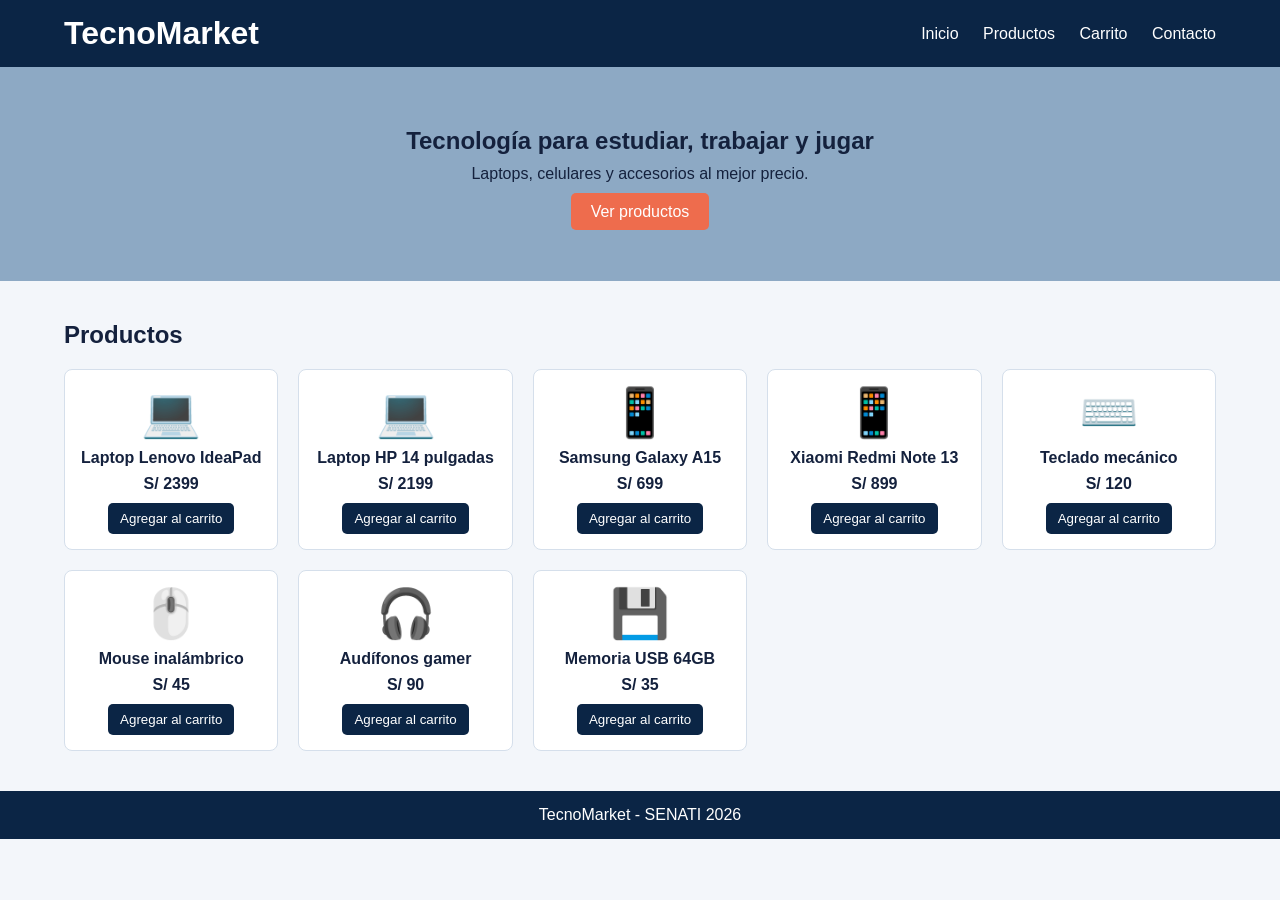
==== index.html @ 95f435b3 "Add files via upload" ====
<!DOCTYPE html>
<html lang="es">
<head>
  <meta charset="UTF-8">
  <meta name="viewport" content="width=device-width, initial-scale=1">
  <title>TecnoMarket</title>
  <link rel="stylesheet" href="css/estilos.css">
</head>
<body>
  <header>
    <h1>TecnoMarket</h1>
    <nav>
      <a href="index.html">Inicio</a>
      <a href="#productos">Productos</a>
      <a href="#">Carrito</a>
      <a href="#">Contacto</a>
    </nav>
  </header>

  <section class="banner">
    <h2>Tecnología para estudiar, trabajar y jugar</h2>
    <p>Laptops, celulares y accesorios al mejor precio.</p>
    <a class="boton" href="#productos">Ver productos</a>
  </section>

  <section id="productos">
    <h2>Productos</h2>
    <div id="lista" class="lista"></div>
  </section>

  <footer>TecnoMarket - SENATI 2026</footer>

  <script src="js/script.js"></script>
</body>
</html>
---- css/estilos.css ----
* { box-sizing: border-box; margin: 0; padding: 0; }
body { font-family: Arial, sans-serif; background: #f3f6fa; color: #14213d; }

header { background: #0b2545; color: white; padding: 15px 5%; display: flex; justify-content: space-between; align-items: center; }
header nav a { color: white; text-decoration: none; margin-left: 20px; }
header nav a:hover { color: #ee6c4d; }

.banner { background: #8da9c4; text-align: center; padding: 60px 5%; }
.banner p { margin: 10px 0 20px; }
.boton { background: #ee6c4d; color: white; padding: 10px 20px; text-decoration: none; border-radius: 5px; }

#productos { padding: 40px 5%; }
#productos h2 { margin-bottom: 20px; }
.lista { display: grid; grid-template-columns: repeat(auto-fill, minmax(200px, 1fr)); gap: 20px; }
.tarjeta { background: white; border-radius: 8px; padding: 15px; text-align: center; border: 1px solid #d5dfeb; }
.tarjeta .icono { font-size: 3rem; }
.tarjeta h3 { font-size: 1rem; margin: 8px 0; }
.tarjeta p { font-weight: bold; margin-bottom: 10px; }
.tarjeta button { background: #0b2545; color: white; border: 0; padding: 8px 12px; border-radius: 5px; cursor: pointer; }

footer { background: #0b2545; color: white; text-align: center; padding: 15px; }
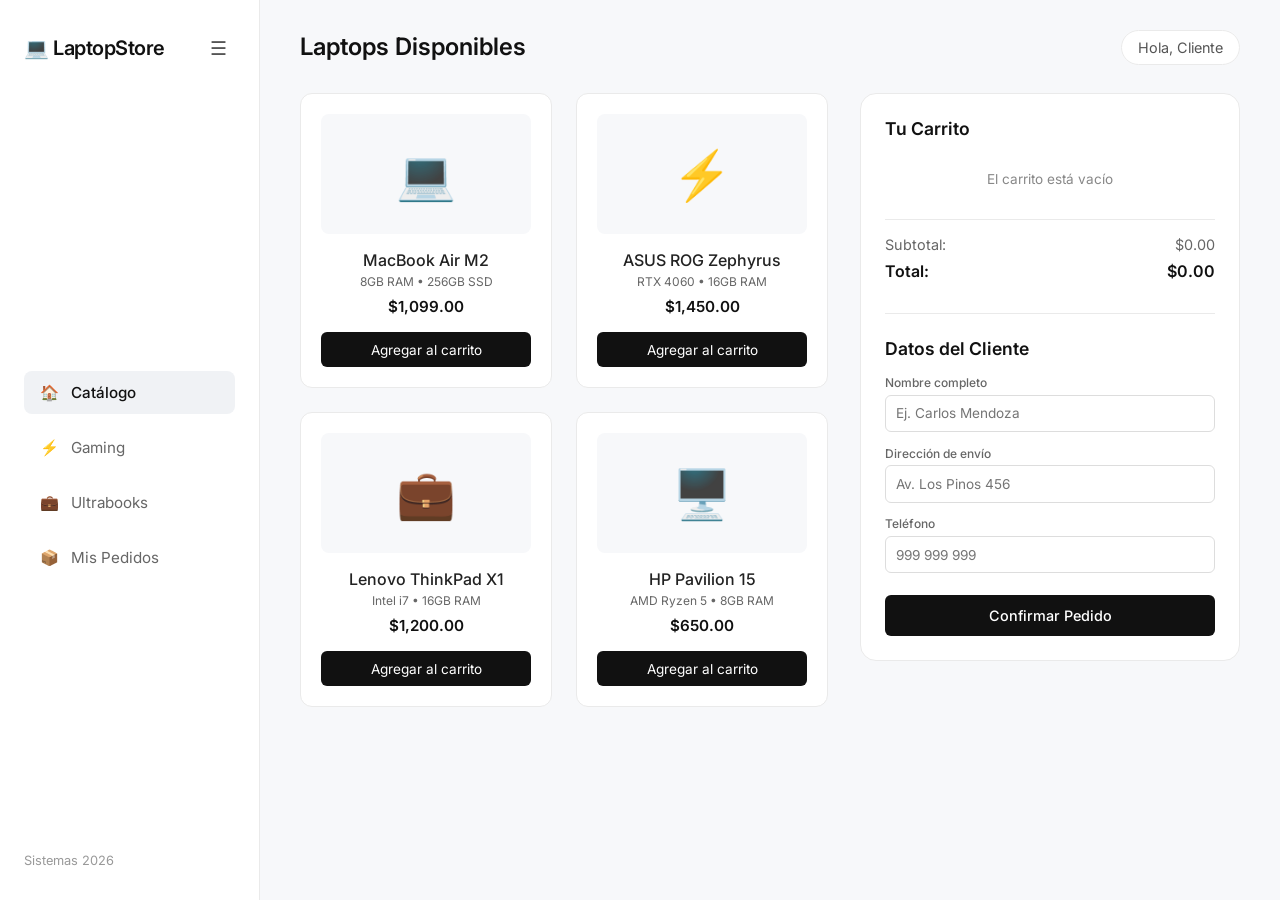
==== commit 9743ad94: "feat: implementado diseño minimalista de tienda de laptops y logica completa del carrito" ====
--- a/index.html
+++ b/index.html
@@ -1,35 +1,109 @@
 <!DOCTYPE html>
 <html lang="es">
 <head>
-  <meta charset="UTF-8">
-  <meta name="viewport" content="width=device-width, initial-scale=1">
-  <title>TecnoMarket</title>
-  <link rel="stylesheet" href="css/estilos.css">
+    <meta charset="UTF-8">
+    <meta name="viewport" content="width=device-width, initial-scale=1.0">
+    <title>LaptopStore - Venta de Laptops Minimalista</title>
+    <link rel="stylesheet" href="style.css">
+    <link href="https://fonts.googleapis.com/css2?family=Inter:wght@300;400;500;600&display=swap" rel="stylesheet">
 </head>
 <body>
-  <header>
-    <h1>TecnoMarket</h1>
-    <nav>
-      <a href="index.html">Inicio</a>
-      <a href="#productos">Productos</a>
-      <a href="#">Carrito</a>
-      <a href="#">Contacto</a>
-    </nav>
-  </header>
 
-  <section class="banner">
-    <h2>Tecnología para estudiar, trabajar y jugar</h2>
-    <p>Laptops, celulares y accesorios al mejor precio.</p>
-    <a class="boton" href="#productos">Ver productos</a>
-  </section>
+    <div class="app-container" id="app-container">
+        <!-- BARRA LATERAL -->
+        <aside class="sidebar" id="sidebar">
+            <div class="sidebar-header">
+                <h2 class="logo-text">💻 LaptopStore</h2>
+                <button id="toggle-sidebar" class="btn-toggle" title="Contraer menú">☰</button>
+            </div>
+            <nav class="nav-links">
+                <a href="#" class="active"><span class="icon">🏠</span> <span class="text">Catálogo</span></a>
+                <a href="#"><span class="icon">⚡</span> <span class="text">Gaming</span></a>
+                <a href="#"><span class="icon">💼</span> <span class="text">Ultrabooks</span></a>
+                <a href="#"><span class="icon">📦</span> <span class="text">Mis Pedidos</span></a>
+            </nav>
+            <div class="sidebar-footer">
+                <p class="text">Sistemas 2026</p>
+            </div>
+        </aside>
 
-  <section id="productos">
-    <h2>Productos</h2>
-    <div id="lista" class="lista"></div>
-  </section>
+        <!-- CONTENIDO PRINCIPAL -->
+        <main class="main-content">
+            <header class="top-header">
+                <h1>Laptops Disponibles</h1>
+                <div class="user-info"><span>Hola, Cliente</span></div>
+            </header>
 
-  <footer>TecnoMarket - SENATI 2026</footer>
+            <div class="store-grid">
+                <section class="products-section">
+                    <div class="product-grid" id="product-list">
+                        <div class="product-card" data-id="1" data-name="MacBook Air M2" data-price="1099.00">
+                            <div class="product-img-placeholder">💻</div>
+                            <h3>MacBook Air M2</h3>
+                            <p class="specs">8GB RAM • 256GB SSD</p>
+                            <p class="price">$1,099.00</p>
+                            <button class="btn-add">Agregar al carrito</button>
+                        </div>
+                        <div class="product-card" data-id="2" data-name="ASUS ROG Zephyrus" data-price="1450.00">
+                            <div class="product-img-placeholder">⚡</div>
+                            <h3>ASUS ROG Zephyrus</h3>
+                            <p class="specs">RTX 4060 • 16GB RAM</p>
+                            <p class="price">$1,450.00</p>
+                            <button class="btn-add">Agregar al carrito</button>
+                        </div>
+                        <div class="product-card" data-id="3" data-name="Lenovo ThinkPad X1" data-price="1200.00">
+                            <div class="product-img-placeholder">💼</div>
+                            <h3>Lenovo ThinkPad X1</h3>
+                            <p class="specs">Intel i7 • 16GB RAM</p>
+                            <p class="price">$1,200.00</p>
+                            <button class="btn-add">Agregar al carrito</button>
+                        </div>
+                        <div class="product-card" data-id="4" data-name="HP Pavilion 15" data-price="650.00">
+                            <div class="product-img-placeholder">🖥️</div>
+                            <h3>HP Pavilion 15</h3>
+                            <p class="specs">AMD Ryzen 5 • 8GB RAM</p>
+                            <p class="price">$650.00</p>
+                            <button class="btn-add">Agregar al carrito</button>
+                        </div>
+                    </div>
+                </section>
 
-  <script src="js/script.js"></script>
+                <aside class="cart-checkout-sidebar">
+                    <div class="cart-section">
+                        <h2>Tu Carrito</h2>
+                        <ul id="cart-items" class="cart-items-list">
+                            <li class="empty-cart">El carrito está vacío</li>
+                        </ul>
+                        <div class="cart-totals">
+                            <div class="subtotal"><span>Subtotal:</span> <span id="subtotal-price">$0.00</span></div>
+                            <div class="total"><span>Total:</span> <span id="total-price">$0.00</span></div>
+                        </div>
+                    </div>
+
+                    <div class="checkout-section">
+                        <h2>Datos del Cliente</h2>
+                        <form id="checkout-form">
+                            <div class="form-group">
+                                <label for="name">Nombre completo</label>
+                                <input type="text" id="name" required placeholder="Ej. Carlos Mendoza">
+                            </div>
+                            <div class="form-group">
+                                <label for="address">Dirección de envío</label>
+                                <input type="text" id="address" required placeholder="Av. Los Pinos 456">
+                            </div>
+                            <div class="form-group">
+                                <label for="phone">Teléfono</label>
+                                <input type="tel" id="phone" required placeholder="999 999 999">
+                            </div>
+                            <button type="submit" class="btn-checkout">Confirmar Pedido</button>
+                        </form>
+                    </div>
+                </aside>
+            </div>
+        </main>
+    </div>
+
+    <script src="app.js"></script>
+    <script src="carrito.js"></script>
 </body>
-</html>
+</html>
--- a/style.css
+++ b/style.css
@@ -0,0 +1,328 @@
+/* Reset y Estilos Generales */
+* {
+    margin: 0;
+    padding: 0;
+    box-sizing: border-box;
+    font-family: 'Inter', sans-serif;
+}
+
+body {
+    background-color: #f7f8fa;
+    color: #333;
+}
+
+.app-container {
+    display: flex;
+    min-height: 100vh;
+}
+
+/* --- BARRA LATERAL (SIDEBAR) Y SU ANIMACIÓN --- */
+.sidebar {
+    width: 260px;
+    background-color: #ffffff;
+    border-right: 1px solid #eaeaea;
+    display: flex;
+    flex-direction: column;
+    justify-content: space-between;
+    padding: 2rem 1.5rem;
+    transition: width 0.3s ease, padding 0.3s ease;
+    overflow: hidden;
+    white-space: nowrap;
+}
+
+.sidebar-header {
+    display: flex;
+    justify-content: space-between;
+    align-items: center;
+}
+
+.logo-text {
+    font-size: 1.25rem;
+    font-weight: 600;
+    color: #111;
+    letter-spacing: -0.5px;
+}
+
+.btn-toggle {
+    background: transparent;
+    border: none;
+    font-size: 1.2rem;
+    cursor: pointer;
+    color: #555;
+    padding: 0.25rem 0.5rem;
+    border-radius: 4px;
+    transition: background 0.2s;
+}
+
+.btn-toggle:hover {
+    background-color: #f0f2f5;
+    color: #111;
+}
+
+.nav-links {
+    display: flex;
+    flex-direction: column;
+    gap: 0.75rem;
+    margin-top: 2rem;
+}
+
+.nav-links a {
+    display: flex;
+    align-items: center;
+    gap: 0.75rem;
+    text-decoration: none;
+    color: #666;
+    font-size: 0.95rem;
+    padding: 0.75rem 1rem;
+    border-radius: 8px;
+    transition: all 0.2s ease;
+}
+
+.nav-links a:hover, .nav-links a.active {
+    background-color: #f0f2f5;
+    color: #111;
+    font-weight: 500;
+}
+
+.sidebar-footer {
+    font-size: 0.8rem;
+    color: #999;
+}
+
+/* --- ESTADO CONTRAÍDO DE LA BARRA LATERAL --- */
+.sidebar.collapsed {
+    width: 80px;
+    padding: 2rem 0.75rem;
+}
+
+.sidebar.collapsed .logo-text,
+.sidebar.collapsed .text,
+.sidebar.collapsed .sidebar-footer {
+    display: none;
+}
+
+.sidebar.collapsed .sidebar-header {
+    justify-content: center;
+}
+
+.sidebar.collapsed .nav-links a {
+    justify-content: center;
+    padding: 0.75rem;
+}
+
+/* --- CONTENIDO PRINCIPAL --- */
+.main-content {
+    flex: 1;
+    padding: 2rem 2.5rem;
+    overflow-y: auto;
+}
+
+.top-header {
+    display: flex;
+    justify-content: space-between;
+    align-items: center;
+    margin-bottom: 2rem;
+}
+
+.top-header h1 {
+    font-size: 1.5rem;
+    font-weight: 600;
+    color: #111;
+}
+
+.user-info span {
+    font-size: 0.9rem;
+    color: #555;
+    background: #fff;
+    padding: 0.5rem 1rem;
+    border-radius: 20px;
+    border: 1px solid #eaeaea;
+}
+
+/* --- GRID DE TIENDA Y CARRITO --- */
+.store-grid {
+    display: grid;
+    grid-template-columns: 1fr 380px;
+    gap: 2rem;
+}
+
+/* Catálogo de Productos */
+.product-grid {
+    display: grid;
+    grid-template-columns: repeat(auto-fill, minmax(200px, 1fr));
+    gap: 1.5rem;
+}
+
+.product-card {
+    background: #ffffff;
+    border: 1px solid #eaeaea;
+    border-radius: 12px;
+    padding: 1.25rem;
+    display: flex;
+    flex-direction: column;
+    align-items: center;
+    transition: transform 0.2s ease, box-shadow 0.2s ease;
+}
+
+.product-card:hover {
+    transform: translateY(-3px);
+    box-shadow: 0 10px 20px rgba(0,0,0,0.04);
+}
+
+.product-img-placeholder {
+    font-size: 3rem;
+    background: #f7f8fa;
+    width: 100%;
+    height: 120px;
+    display: flex;
+    align-items: center;
+    justify-content: center;
+    border-radius: 8px;
+    margin-bottom: 1rem;
+}
+
+.product-card h3 {
+    font-size: 1rem;
+    font-weight: 500;
+    margin-bottom: 0.25rem;
+    color: #222;
+}
+
+.product-card .specs {
+    font-size: 0.75rem;
+    color: #666;
+    margin-bottom: 0.5rem;
+    text-align: center;
+}
+
+.product-card .price {
+    font-size: 0.95rem;
+    font-weight: 600;
+    color: #111;
+    margin-bottom: 1rem;
+}
+
+.btn-add {
+    width: 100%;
+    background-color: #111;
+    color: #fff;
+    border: none;
+    padding: 0.6rem;
+    border-radius: 6px;
+    font-size: 0.85rem;
+    cursor: pointer;
+    transition: background 0.2s;
+}
+
+.btn-add:hover {
+    background-color: #333;
+}
+
+/* --- PANEL DE CARRITO Y FORMULARIO (DERECHA) --- */
+.cart-checkout-sidebar {
+    background: #ffffff;
+    border: 1px solid #eaeaea;
+    border-radius: 16px;
+    padding: 1.5rem;
+    display: flex;
+    flex-direction: column;
+    gap: 2rem;
+    height: fit-content;
+}
+
+.cart-section h2, .checkout-section h2 {
+    font-size: 1.1rem;
+    font-weight: 600;
+    margin-bottom: 1rem;
+    color: #111;
+}
+
+.cart-items-list {
+    list-style: none;
+    max-height: 200px;
+    overflow-y: auto;
+    margin-bottom: 1rem;
+    display: flex;
+    flex-direction: column;
+    gap: 0.75rem;
+}
+
+.empty-cart {
+    color: #888;
+    font-size: 0.85rem;
+    text-align: center;
+    padding: 1rem 0;
+}
+
+.cart-totals {
+    border-top: 1px solid #eaeaea;
+    padding-top: 1rem;
+    display: flex;
+    flex-direction: column;
+    gap: 0.5rem;
+    font-size: 0.9rem;
+}
+
+.cart-totals .subtotal {
+    color: #666;
+    display: flex;
+    justify-content: space-between;
+}
+
+.cart-totals .total {
+    font-weight: 600;
+    color: #111;
+    display: flex;
+    justify-content: space-between;
+    font-size: 1rem;
+}
+
+/* Formulario de Cliente */
+.checkout-section {
+    border-top: 1px solid #eaeaea;
+    padding-top: 1.5rem;
+}
+
+.form-group {
+    margin-bottom: 0.85rem;
+}
+
+.form-group label {
+    display: block;
+    font-size: 0.75rem;
+    font-weight: 500;
+    color: #666;
+    margin-bottom: 0.3rem;
+}
+
+.form-group input {
+    width: 100%;
+    padding: 0.6rem;
+    border: 1px solid #ddd;
+    border-radius: 6px;
+    font-size: 0.85rem;
+    outline: none;
+    transition: border-color 0.2s;
+}
+
+.form-group input:focus {
+    border-color: #111;
+}
+
+.btn-checkout {
+    width: 100%;
+    background-color: #111;
+    color: #fff;
+    border: none;
+    padding: 0.75rem;
+    border-radius: 6px;
+    font-size: 0.9rem;
+    font-weight: 500;
+    cursor: pointer;
+    margin-top: 0.5rem;
+    transition: background 0.2s;
+}
+
+.btn-checkout:hover {
+    background-color: #333;
+}
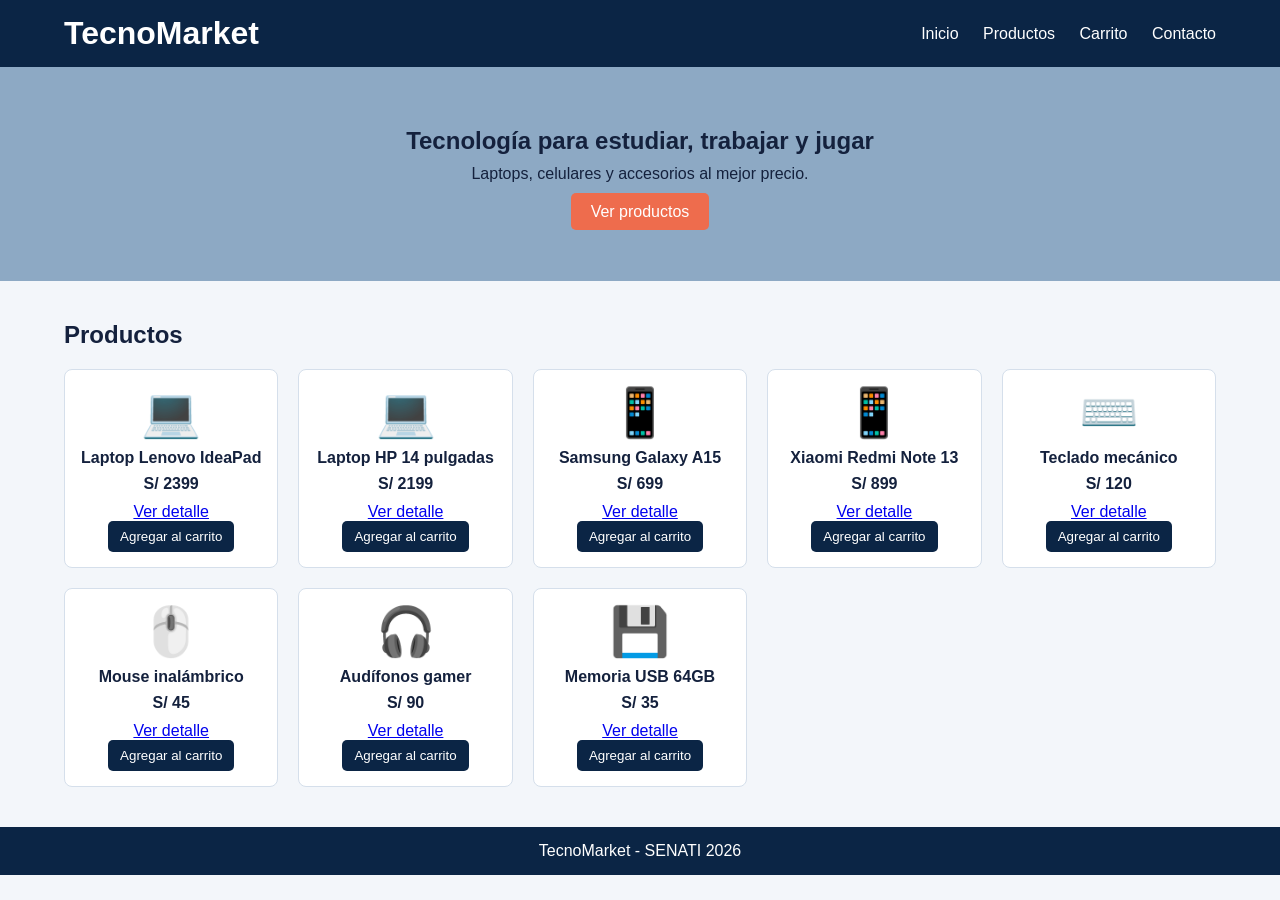
==== commit 211eb882: "fix: enlaces del menu y ver detalle" ====
--- a/index.html
+++ b/index.html
@@ -1,109 +1,35 @@
 <!DOCTYPE html>
 <html lang="es">
 <head>
-    <meta charset="UTF-8">
-    <meta name="viewport" content="width=device-width, initial-scale=1.0">
-    <title>LaptopStore - Venta de Laptops Minimalista</title>
-    <link rel="stylesheet" href="style.css">
-    <link href="https://fonts.googleapis.com/css2?family=Inter:wght@300;400;500;600&display=swap" rel="stylesheet">
+  <meta charset="UTF-8">
+  <meta name="viewport" content="width=device-width, initial-scale=1">
+  <title>TecnoMarket</title>
+  <link rel="stylesheet" href="css/estilos.css">
 </head>
 <body>
+  <header>
+    <h1>TecnoMarket</h1>
+    <nav>
+      <a href="index.html">Inicio</a>
+      <a href="#productos">Productos</a>
+      <a href="carrito.html">Carrito</a>
+      <a href="pages/contacto.html">Contacto</a>
+    </nav>
+  </header>
 
-    <div class="app-container" id="app-container">
-        <!-- BARRA LATERAL -->
-        <aside class="sidebar" id="sidebar">
-            <div class="sidebar-header">
-                <h2 class="logo-text">💻 LaptopStore</h2>
-                <button id="toggle-sidebar" class="btn-toggle" title="Contraer menú">☰</button>
-            </div>
-            <nav class="nav-links">
-                <a href="#" class="active"><span class="icon">🏠</span> <span class="text">Catálogo</span></a>
-                <a href="#"><span class="icon">⚡</span> <span class="text">Gaming</span></a>
-                <a href="#"><span class="icon">💼</span> <span class="text">Ultrabooks</span></a>
-                <a href="#"><span class="icon">📦</span> <span class="text">Mis Pedidos</span></a>
-            </nav>
-            <div class="sidebar-footer">
-                <p class="text">Sistemas 2026</p>
-            </div>
-        </aside>
+  <section class="banner">
+    <h2>Tecnología para estudiar, trabajar y jugar</h2>
+    <p>Laptops, celulares y accesorios al mejor precio.</p>
+    <a class="boton" href="#productos">Ver productos</a>
+  </section>
 
-        <!-- CONTENIDO PRINCIPAL -->
-        <main class="main-content">
-            <header class="top-header">
-                <h1>Laptops Disponibles</h1>
-                <div class="user-info"><span>Hola, Cliente</span></div>
-            </header>
+  <section id="productos">
+    <h2>Productos</h2>
+    <div id="lista" class="lista"></div>
+  </section>
 
-            <div class="store-grid">
-                <section class="products-section">
-                    <div class="product-grid" id="product-list">
-                        <div class="product-card" data-id="1" data-name="MacBook Air M2" data-price="1099.00">
-                            <div class="product-img-placeholder">💻</div>
-                            <h3>MacBook Air M2</h3>
-                            <p class="specs">8GB RAM • 256GB SSD</p>
-                            <p class="price">$1,099.00</p>
-                            <button class="btn-add">Agregar al carrito</button>
-                        </div>
-                        <div class="product-card" data-id="2" data-name="ASUS ROG Zephyrus" data-price="1450.00">
-                            <div class="product-img-placeholder">⚡</div>
-                            <h3>ASUS ROG Zephyrus</h3>
-                            <p class="specs">RTX 4060 • 16GB RAM</p>
-                            <p class="price">$1,450.00</p>
-                            <button class="btn-add">Agregar al carrito</button>
-                        </div>
-                        <div class="product-card" data-id="3" data-name="Lenovo ThinkPad X1" data-price="1200.00">
-                            <div class="product-img-placeholder">💼</div>
-                            <h3>Lenovo ThinkPad X1</h3>
-                            <p class="specs">Intel i7 • 16GB RAM</p>
-                            <p class="price">$1,200.00</p>
-                            <button class="btn-add">Agregar al carrito</button>
-                        </div>
-                        <div class="product-card" data-id="4" data-name="HP Pavilion 15" data-price="650.00">
-                            <div class="product-img-placeholder">🖥️</div>
-                            <h3>HP Pavilion 15</h3>
-                            <p class="specs">AMD Ryzen 5 • 8GB RAM</p>
-                            <p class="price">$650.00</p>
-                            <button class="btn-add">Agregar al carrito</button>
-                        </div>
-                    </div>
-                </section>
+  <footer>TecnoMarket - SENATI 2026</footer>
 
-                <aside class="cart-checkout-sidebar">
-                    <div class="cart-section">
-                        <h2>Tu Carrito</h2>
-                        <ul id="cart-items" class="cart-items-list">
-                            <li class="empty-cart">El carrito está vacío</li>
-                        </ul>
-                        <div class="cart-totals">
-                            <div class="subtotal"><span>Subtotal:</span> <span id="subtotal-price">$0.00</span></div>
-                            <div class="total"><span>Total:</span> <span id="total-price">$0.00</span></div>
-                        </div>
-                    </div>
-
-                    <div class="checkout-section">
-                        <h2>Datos del Cliente</h2>
-                        <form id="checkout-form">
-                            <div class="form-group">
-                                <label for="name">Nombre completo</label>
-                                <input type="text" id="name" required placeholder="Ej. Carlos Mendoza">
-                            </div>
-                            <div class="form-group">
-                                <label for="address">Dirección de envío</label>
-                                <input type="text" id="address" required placeholder="Av. Los Pinos 456">
-                            </div>
-                            <div class="form-group">
-                                <label for="phone">Teléfono</label>
-                                <input type="tel" id="phone" required placeholder="999 999 999">
-                            </div>
-                            <button type="submit" class="btn-checkout">Confirmar Pedido</button>
-                        </form>
-                    </div>
-                </aside>
-            </div>
-        </main>
-    </div>
-
-    <script src="app.js"></script>
-    <script src="carrito.js"></script>
+  <script src="js/script.js"></script>
 </body>
-</html>+</html>
--- a/css/estilos.css
+++ b/css/estilos.css
@@ -0,0 +1,21 @@
+* { box-sizing: border-box; margin: 0; padding: 0; }
+body { font-family: Arial, sans-serif; background: #f3f6fa; color: #14213d; }
+
+header { background: #0b2545; color: white; padding: 15px 5%; display: flex; justify-content: space-between; align-items: center; }
+header nav a { color: white; text-decoration: none; margin-left: 20px; }
+header nav a:hover { color: #ee6c4d; }
+
+.banner { background: #8da9c4; text-align: center; padding: 60px 5%; }
+.banner p { margin: 10px 0 20px; }
+.boton { background: #ee6c4d; color: white; padding: 10px 20px; text-decoration: none; border-radius: 5px; }
+
+#productos { padding: 40px 5%; }
+#productos h2 { margin-bottom: 20px; }
+.lista { display: grid; grid-template-columns: repeat(auto-fill, minmax(200px, 1fr)); gap: 20px; }
+.tarjeta { background: white; border-radius: 8px; padding: 15px; text-align: center; border: 1px solid #d5dfeb; }
+.tarjeta .icono { font-size: 3rem; }
+.tarjeta h3 { font-size: 1rem; margin: 8px 0; }
+.tarjeta p { font-weight: bold; margin-bottom: 10px; }
+.tarjeta button { background: #0b2545; color: white; border: 0; padding: 8px 12px; border-radius: 5px; cursor: pointer; }
+
+footer { background: #0b2545; color: white; text-align: center; padding: 15px; }
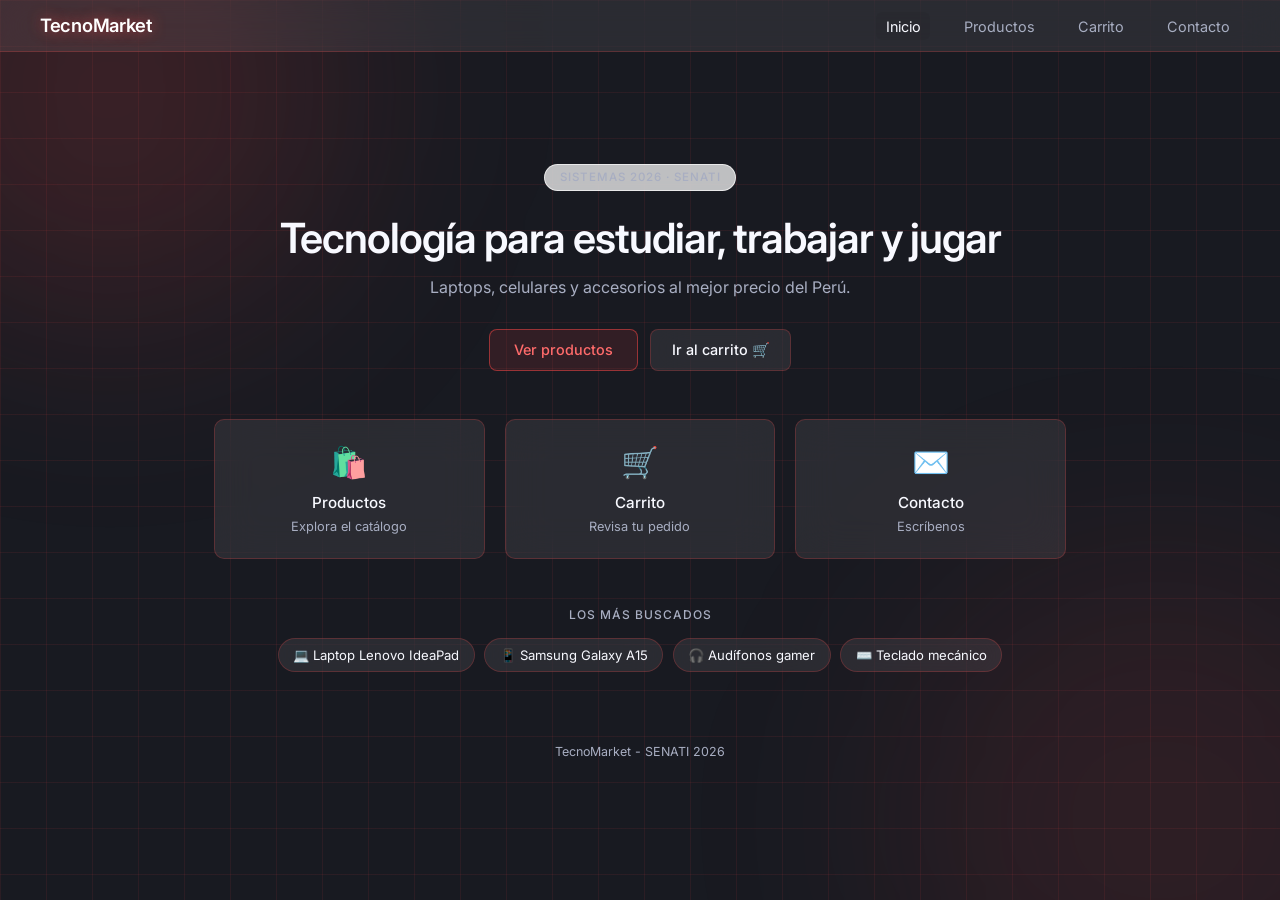
==== commit 6a7a441a: "Actualizacion final del proyecto" ====
--- a/index.html
+++ b/index.html
@@ -3,33 +3,68 @@
 <head>
   <meta charset="UTF-8">
   <meta name="viewport" content="width=device-width, initial-scale=1">
-  <title>TecnoMarket</title>
+  <title>TecnoMarket — Tecnología al mejor precio</title>
   <link rel="stylesheet" href="css/estilos.css">
+  <link rel="stylesheet" href="css/efectos.css">
+  <link rel="stylesheet" href="css/futurista.css">
+  <link href="https://fonts.googleapis.com/css2?family=Inter:wght@300;400;500;600&display=swap" rel="stylesheet">
 </head>
 <body>
   <header>
     <h1>TecnoMarket</h1>
     <nav>
-      <a href="index.html">Inicio</a>
-      <a href="#productos">Productos</a>
+      <a href="index.html" class="activo">Inicio</a>
+      <a href="pages/producto.html">Productos</a>
       <a href="carrito.html">Carrito</a>
       <a href="pages/contacto.html">Contacto</a>
     </nav>
   </header>
 
-  <section class="banner">
-    <h2>Tecnología para estudiar, trabajar y jugar</h2>
-    <p>Laptops, celulares y accesorios al mejor precio.</p>
-    <a class="boton" href="#productos">Ver productos</a>
-  </section>
+  <main>
+    <!-- Presentación -->
+    <section class="hero">
+      <span class="etiqueta">Sistemas 2026 · SENATI</span>
+      <h2>Tecnología para estudiar, trabajar y jugar</h2>
+      <p>Laptops, celulares y accesorios al mejor precio del Perú.</p>
+      <div class="hero-botones">
+        <a class="boton" href="pages/producto.html">Ver productos</a>
+        <a class="boton-fantasma" href="carrito.html">Ir al carrito 🛒</a>
+      </div>
+    </section>
 
-  <section id="productos">
-    <h2>Productos</h2>
-    <div id="lista" class="lista"></div>
-  </section>
+    <!-- Accesos rápidos a las 3 secciones -->
+    <section class="accesos">
+      <a class="acceso" href="pages/producto.html">
+        <span class="acceso-icono">🛍️</span>
+        <span class="acceso-titulo">Productos</span>
+        <span class="acceso-texto">Explora el catálogo</span>
+      </a>
+      <a class="acceso" href="carrito.html">
+        <span class="acceso-icono">🛒</span>
+        <span class="acceso-titulo">Carrito</span>
+        <span class="acceso-texto">Revisa tu pedido</span>
+      </a>
+      <a class="acceso" href="pages/contacto.html">
+        <span class="acceso-icono">✉️</span>
+        <span class="acceso-titulo">Contacto</span>
+        <span class="acceso-texto">Escríbenos</span>
+      </a>
+    </section>
+
+    <!-- Productos destacados (llevan al detalle con ?id=) -->
+    <section class="destacados">
+      <h3>Los más buscados</h3>
+      <div class="destacados-lista">
+        <a href="pages/producto.html?id=1">💻 Laptop Lenovo IdeaPad</a>
+        <a href="pages/producto.html?id=3">📱 Samsung Galaxy A15</a>
+        <a href="pages/producto.html?id=7">🎧 Audífonos gamer</a>
+        <a href="pages/producto.html?id=5">⌨️ Teclado mecánico</a>
+      </div>
+    </section>
+  </main>
 
   <footer>TecnoMarket - SENATI 2026</footer>
 
-  <script src="js/script.js"></script>
+  <script src="js/efectos.js" defer></script>
 </body>
 </html>
--- a/css/estilos.css
+++ b/css/estilos.css
@@ -1,21 +1,269 @@
-* { box-sizing: border-box; margin: 0; padding: 0; }
-body { font-family: Arial, sans-serif; background: #f3f6fa; color: #14213d; }
-
-header { background: #0b2545; color: white; padding: 15px 5%; display: flex; justify-content: space-between; align-items: center; }
-header nav a { color: white; text-decoration: none; margin-left: 20px; }
-header nav a:hover { color: #ee6c4d; }
-
-.banner { background: #8da9c4; text-align: center; padding: 60px 5%; }
-.banner p { margin: 10px 0 20px; }
-.boton { background: #ee6c4d; color: white; padding: 10px 20px; text-decoration: none; border-radius: 5px; }
-
-#productos { padding: 40px 5%; }
-#productos h2 { margin-bottom: 20px; }
-.lista { display: grid; grid-template-columns: repeat(auto-fill, minmax(200px, 1fr)); gap: 20px; }
-.tarjeta { background: white; border-radius: 8px; padding: 15px; text-align: center; border: 1px solid #d5dfeb; }
-.tarjeta .icono { font-size: 3rem; }
-.tarjeta h3 { font-size: 1rem; margin: 8px 0; }
-.tarjeta p { font-weight: bold; margin-bottom: 10px; }
-.tarjeta button { background: #0b2545; color: white; border: 0; padding: 8px 12px; border-radius: 5px; cursor: pointer; }
-
-footer { background: #0b2545; color: white; text-align: center; padding: 15px; }
+/* ============================================================
+   TecnoMarket — Página de inicio (presentación)
+   Diseño minimalista alineado con el resto del sitio + efecto
+   de estela roja del cursor (css/efectos.css + js/efectos.js)
+   ============================================================ */
+
+:root {
+    --color-fondo:        #f7f8fa;
+    --color-texto:        #111111;
+    --color-texto-suave:  #6b7280;
+    --color-acento:       #ef4444; /* rojo, combina con la estela del cursor */
+    --radio:              10px;
+    --vidrio:             rgba(255, 255, 255, 0.72);
+    --vidrio-borde:       rgba(255, 255, 255, 0.65);
+}
+
+* {
+    box-sizing: border-box;
+    margin: 0;
+    padding: 0;
+    font-family: 'Inter', sans-serif;
+}
+
+body {
+    min-height: 100vh;
+    background: var(--color-fondo);
+    color: var(--color-texto);
+}
+
+a {
+    color: inherit;
+}
+
+/* --- ENCABEZADO (vidrio translúcido con blur) --- */
+header {
+    position: sticky;
+    top: 0;
+    z-index: 1000;
+    display: flex;
+    justify-content: space-between;
+    align-items: center;
+    gap: 1rem;
+    flex-wrap: wrap;
+    padding: 0.9rem 2.5rem;
+    background: rgba(255, 255, 255, 0.65);
+    backdrop-filter: blur(14px);
+    -webkit-backdrop-filter: blur(14px);
+    border-bottom: 1px solid #ececec;
+}
+
+header h1 {
+    font-size: 1.15rem;
+    font-weight: 600;
+    letter-spacing: -0.3px;
+}
+
+header nav a {
+    text-decoration: none;
+    color: var(--color-texto-suave);
+    font-size: 0.9rem;
+    margin-left: 1.25rem;
+    padding: 0.35rem 0.6rem;
+    border-radius: 6px;
+    transition: color 0.2s, background 0.2s;
+}
+
+header nav a:hover,
+header nav a.activo {
+    color: var(--color-texto);
+    background: rgba(17, 17, 17, 0.05);
+}
+
+/* --- CONTENIDO --- */
+main {
+    max-width: 900px;
+    margin: 0 auto;
+    padding: 3rem 1.5rem;
+}
+
+/* --- HERO: presentación rápida --- */
+.hero {
+    text-align: center;
+    padding: 4rem 1rem 3rem;
+}
+
+.hero .etiqueta {
+    display: inline-block;
+    font-size: 0.72rem;
+    font-weight: 500;
+    letter-spacing: 1px;
+    text-transform: uppercase;
+    color: var(--color-texto-suave);
+    background: var(--vidrio);
+    backdrop-filter: blur(14px);
+    -webkit-backdrop-filter: blur(14px);
+    border: 1px solid var(--vidrio-borde);
+    border-radius: 99px;
+    padding: 0.35rem 0.9rem;
+    margin-bottom: 1.5rem;
+}
+
+.hero h2 {
+    font-size: clamp(1.8rem, 5vw, 2.6rem);
+    font-weight: 600;
+    letter-spacing: -1px;
+    line-height: 1.15;
+    margin-bottom: 0.9rem;
+}
+
+.hero p {
+    color: var(--color-texto-suave);
+    font-size: 1rem;
+    margin-bottom: 2rem;
+}
+
+.hero-botones {
+    display: flex;
+    justify-content: center;
+    gap: 0.75rem;
+    flex-wrap: wrap;
+}
+
+.boton {
+    background: var(--color-texto);
+    color: #fff;
+    text-decoration: none;
+    padding: 0.7rem 1.5rem;
+    border-radius: 8px;
+    font-size: 0.9rem;
+    font-weight: 500;
+    transition: opacity 0.2s;
+}
+
+.boton:hover {
+    opacity: 0.85;
+}
+
+.boton-fantasma {
+    background: transparent;
+    color: var(--color-texto);
+    text-decoration: none;
+    padding: 0.65rem 1.3rem;
+    border-radius: 8px;
+    font-size: 0.9rem;
+    font-weight: 500;
+    border: 1px solid #ececec;
+    transition: background 0.2s, border-color 0.2s;
+}
+
+.boton-fantasma:hover {
+    background: #f3f4f6;
+    border-color: #d1d5db;
+}
+
+/* --- ACCESOS RÁPIDOS (3 tarjetas de vidrio) --- */
+.accesos {
+    display: grid;
+    grid-template-columns: repeat(3, 1fr);
+    gap: 1.25rem;
+}
+
+.acceso {
+    background: var(--vidrio);
+    backdrop-filter: blur(14px);
+    -webkit-backdrop-filter: blur(14px);
+    border: 1px solid var(--vidrio-borde);
+    border-radius: var(--radio);
+    padding: 1.5rem 1.25rem;
+    text-decoration: none;
+    display: flex;
+    flex-direction: column;
+    align-items: center;
+    text-align: center;
+    gap: 0.4rem;
+    transition: transform 0.2s ease, box-shadow 0.2s ease, border-color 0.2s ease;
+}
+
+.acceso:hover {
+    transform: translateY(-3px);
+    border-color: rgba(239, 68, 68, 0.25);
+    box-shadow: 0 10px 26px rgba(239, 68, 68, 0.08);
+}
+
+.acceso-icono {
+    font-size: 1.9rem;
+    margin-bottom: 0.4rem;
+    transition: transform 0.2s ease;
+}
+
+.acceso:hover .acceso-icono {
+    transform: scale(1.12);
+}
+
+.acceso-titulo {
+    font-weight: 500;
+    font-size: 0.95rem;
+}
+
+.acceso-texto {
+    color: var(--color-texto-suave);
+    font-size: 0.8rem;
+}
+
+/* --- PRODUCTOS DESTACADOS (chips) --- */
+.destacados {
+    margin-top: 3rem;
+}
+
+.destacados h3 {
+    font-size: 0.75rem;
+    font-weight: 500;
+    color: var(--color-texto-suave);
+    text-transform: uppercase;
+    letter-spacing: 1px;
+    margin-bottom: 1rem;
+    text-align: center;
+}
+
+.destacados-lista {
+    display: flex;
+    justify-content: center;
+    gap: 0.6rem;
+    flex-wrap: wrap;
+}
+
+.destacados-lista a {
+    background: var(--vidrio);
+    backdrop-filter: blur(14px);
+    -webkit-backdrop-filter: blur(14px);
+    border: 1px solid var(--vidrio-borde);
+    border-radius: 99px;
+    padding: 0.5rem 0.9rem;
+    font-size: 0.82rem;
+    text-decoration: none;
+    color: var(--color-texto);
+    transition: border-color 0.2s, box-shadow 0.2s;
+}
+
+.destacados-lista a:hover {
+    border-color: rgba(239, 68, 68, 0.4);
+    box-shadow: 0 4px 14px rgba(239, 68, 68, 0.08);
+}
+
+/* --- PIE DE PÁGINA --- */
+footer {
+    padding: 1.5rem;
+    text-align: center;
+    color: var(--color-texto-suave);
+    font-size: 0.78rem;
+}
+
+/* --- RESPONSIVE --- */
+@media (max-width: 760px) {
+    .accesos {
+        grid-template-columns: 1fr;
+    }
+
+    header {
+        justify-content: center;
+    }
+
+    header nav a {
+        margin-left: 0.25rem;
+    }
+
+    .hero {
+        padding: 2.5rem 0.5rem 2rem;
+    }
+}
--- a/css/efectos.css
+++ b/css/efectos.css
@@ -0,0 +1,79 @@
+/* ============================================================
+   Efectos especiales (compartido)
+   1) Fondo con manchas difuminadas (glassmorphism)
+   2) Onda de luz roja que sigue el cursor
+   Uso: <link rel="stylesheet" href="../css/efectos.css">
+        <script src="../js/efectos.js" defer></script>
+   ============================================================ */
+
+:root {
+    --onda-color: 239, 68, 68; /* rojo en formato R,G,B para poder controlar transparencia */
+}
+
+/* --- 1) FONDO DIFUMINADO --- */
+/* Pseudo-elementos del body: manchas de color muy desenfocadas, fijas, detrás del contenido */
+body::before,
+body::after {
+    content: "";
+    position: fixed;
+    z-index: -1;
+    border-radius: 50%;
+    filter: blur(110px);
+    pointer-events: none;
+}
+
+body::before {
+    width: 460px;
+    height: 460px;
+    top: -140px;
+    left: -120px;
+    background: rgba(var(--onda-color), 0.16);
+}
+
+body::after {
+    width: 520px;
+    height: 520px;
+    bottom: -180px;
+    right: -140px;
+    background: rgba(var(--onda-color), 0.10);
+}
+
+/* --- 2) CURSOR: BRILLO + ONDA --- */
+
+/* Brillo principal: persigue al mouse con retraso (posición lo mueve efectos.js) */
+.cursor-glow {
+    position: fixed;
+    top: 0;
+    left: 0;
+    width: 320px;
+    height: 320px;
+    border-radius: 50%;
+    background: radial-gradient(circle, rgba(var(--onda-color), 0.22), transparent 65%);
+    filter: blur(28px);
+    pointer-events: none;
+    z-index: 2000;
+    transform: translate(-9999px, -9999px); /* fuera de pantalla hasta mover el mouse */
+}
+
+/* Pequeñas ondas que se expanden y desvanecen al mientras el cursor se mueve */
+.cursor-onda {
+    position: fixed;
+    width: 16px;
+    height: 16px;
+    margin: -8px 0 0 -8px; /* centra la onda en el punto del mouse */
+    border-radius: 50%;
+    border: 2px solid rgba(var(--onda-color), 0.45);
+    pointer-events: none;
+    z-index: 1999;
+    animation: expandir-onda 0.7s ease-out forwards;
+}
+
+@keyframes expandir-onda {
+    from { opacity: 0.8; transform: scale(1); }
+    to   { opacity: 0;   transform: scale(3.2); }
+}
+
+/* Respeta a quienes prefieren menos movimiento */
+@media (prefers-reduced-motion: reduce) {
+    .cursor-onda { display: none; }
+}
--- a/css/futurista.css
+++ b/css/futurista.css
@@ -0,0 +1,124 @@
+/* ============================================================
+   TEMA FUTURISTA (fondo oscuro + neón rojo)
+   Este archivo se carga DESPUÉS de los otros estilos,
+   así que sobreescribe lo que necesita.
+   Usan este tema: index, producto, carrito y contacto
+   ============================================================ */
+
+/* --- 1. Cambiamos los colores del sitio (variables) --- */
+/* Todos los estilos usan estas variables, así que al cambiarlas aquí,
+   las 4 páginas se ven oscuras automáticamente */
+:root {
+    --color-fondo:       #181a21;   /* fondo gris oscuro (grafito) */
+    --color-borde:       rgba(239, 68, 68, 0.25);   /* borde rojo suave */
+    --color-texto:       #f8f9ff;   /* texto casi blanco */
+    --color-texto-suave: #a8aec2;   /* texto gris claro */
+    --color-hover:       rgba(239, 68, 68, 0.12);   /* fondos al pasar el mouse */
+}
+
+/* --- 2. Rejilla de fondo (líneas rojas sutiles) --- */
+html::before {
+    content: "";
+    position: fixed;
+    top: 0;
+    left: 0;
+    width: 100%;
+    height: 100%;
+    z-index: -2;
+    background-image:
+        linear-gradient(rgba(239, 68, 68, 0.09) 1px, transparent 1px),
+        linear-gradient(90deg, rgba(239, 68, 68, 0.09) 1px, transparent 1px);
+    background-size: 46px 46px;
+}
+
+/* --- 3. Todas las tarjetas y superficies se ven de vidrio oscuro --- */
+/* (barra lateral, header, tarjetas, cajas, chips) */
+.sidebar,
+header,
+.product-card,
+.cart-checkout-sidebar,
+.detalle,
+.caja,
+details,
+.etiqueta,
+.acceso,
+.otros a,
+.destacados-lista a,
+.user-info span,
+.boton-fantasma {
+    background: rgba(255, 255, 255, 0.08);
+    border-color: var(--color-borde);
+    backdrop-filter: blur(20px);
+    -webkit-backdrop-filter: blur(20px);
+}
+
+/* Las tarjetas brillan al pasar el mouse */
+.acceso:hover,
+.product-card:hover {
+    box-shadow: 0 10px 30px rgba(239, 68, 68, 0.15);
+}
+
+/* --- 4. Títulos con brillo rojo (efecto neón) --- */
+header h1,
+.logo-text {
+    color: #ffffff;
+    text-shadow: 0 0 14px rgba(239, 68, 68, 0.65);
+}
+
+/* --- 5. Los precios van en rojo --- */
+.product-card .price,
+.detalle .precio,
+.cart-item-price,
+.cart-totals .total span:last-child {
+    color: #ff6b6b;
+}
+
+/* --- 6. Botones neón --- */
+.btn-add,
+.btn-checkout,
+.boton {
+    background: rgba(239, 68, 68, 0.12);
+    border: 1px solid rgba(239, 68, 68, 0.55);
+    color: #ff6b6b;
+}
+
+.btn-add:hover,
+.btn-checkout:hover,
+.boton:hover {
+    background: rgba(239, 68, 68, 0.85);
+    color: #ffffff;
+    box-shadow: 0 0 20px rgba(239, 68, 68, 0.55);
+}
+
+/* Botones + y - del carrito */
+.btn-qty {
+    background: transparent;
+    border-color: var(--color-borde);
+    color: var(--color-texto);
+}
+
+.btn-qty:hover {
+    border-color: rgba(239, 68, 68, 0.55);
+    box-shadow: 0 0 10px rgba(239, 68, 68, 0.25);
+}
+
+/* --- 7. El emoji del producto brilla --- */
+.product-card:hover .product-img-placeholder {
+    filter: drop-shadow(0 0 15px rgba(239, 68, 68, 0.6));
+}
+
+/* --- 8. Formularios oscuros --- */
+form input,
+form textarea,
+.form-group input {
+    background: rgba(255, 255, 255, 0.05);
+    border-color: var(--color-borde);
+    color: #f8f9ff;
+}
+
+form input:focus,
+form textarea:focus,
+.form-group input:focus {
+    border-color: rgba(239, 68, 68, 0.55);
+    box-shadow: 0 0 10px rgba(239, 68, 68, 0.25);
+}
